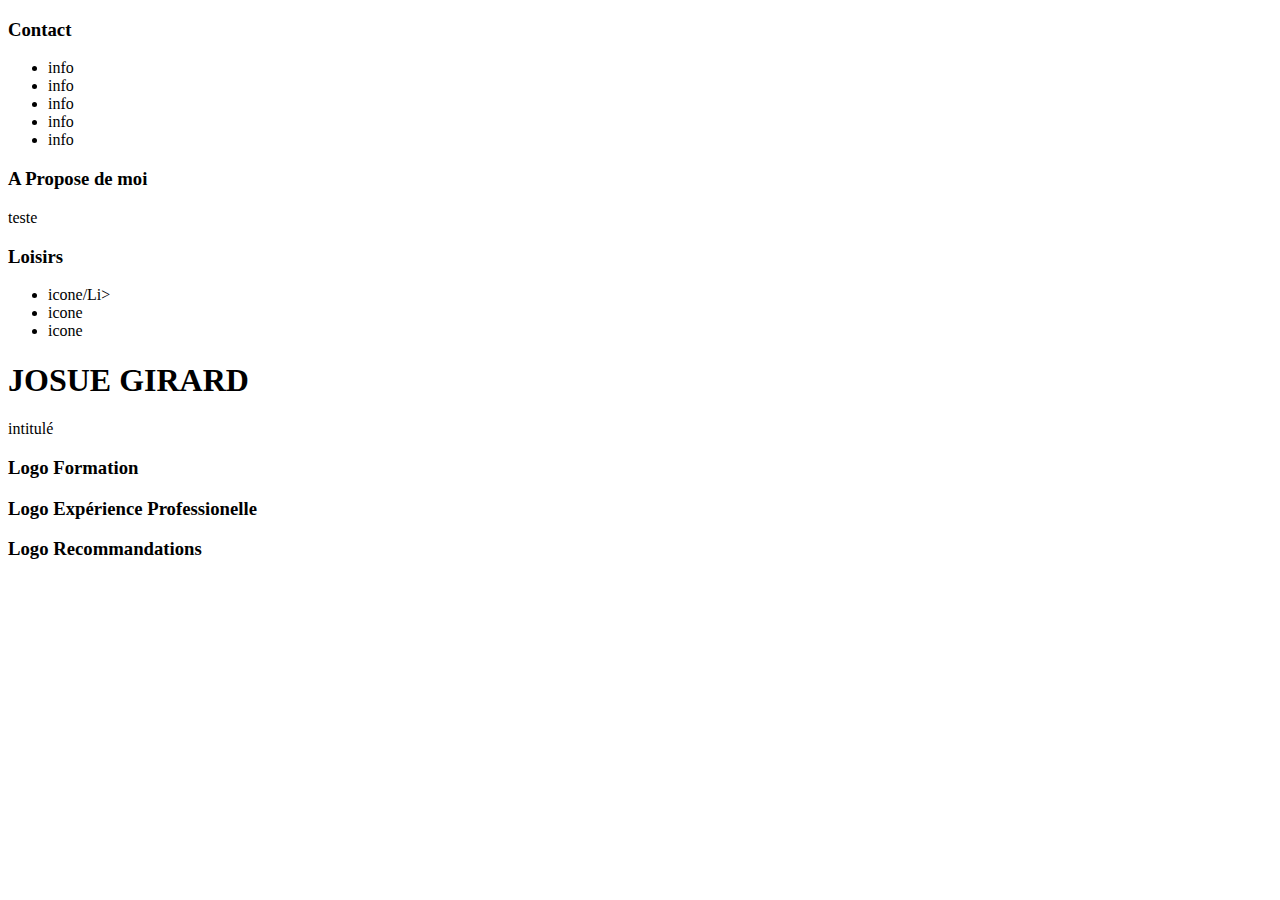
==== index.html @ 652b66b9 "création fichier index et structure de la page" ====
<!DOCTYPE html>
    <html lang="fr">
        <head>
            <meta charset="utf-8"/>

            <!--ResponsiveDesign Device-->
            <meta name="viewport" content="wdth=device-wigth , initial-scale=1.0">
            <link rel="stylesheet" type="text/css" href="style.css">
            <link rel="stylesheet" type="text/css" href="smdevice.css">
            <link rel="stylesheet" type="text/css" href="mddevice.css">
            <link rel="icon" type="image/png" href="images/logo.png" />
            
            <title>Mon CV en Ligne</title>
	    </head>

        <body>
            <!--BlocContentStart-->
            <div class="bloc-page">
               
               
                <!--MenuNavStart-->
                <nav>
                    <div class="photo"></div>

                    <h3>Contact</h3>
                        <ul>
                            <li>info</li>
                            <li>info</li>
                            <li>info</li>
                            <li>info</li>
                            <li>info</li>
                        </ul>
                    <h3>A Propose de moi</h3>
                        <p>teste</p>
                    
                    <h3>Loisirs</h3>
                        <ul>
                            <Li>icone/Li>
                            <li>icone</li>
                            <li>icone</li>
                        </ul>
                </nav>
                <!--MenuNavEnd-->

               
                <!--BlocConteneurStart-->
                <div class="bloc-content">
                    <header>
                        <h1>JOSUE GIRARD</h1>
                        <p>intitulé</p>
                    </header>
                </div>
                <!--BlocConteneurEnd-->

              
                <!--BlocSectionStart-->
                <div class="bloc-section">
                    <section>
                        <h3>Logo Formation</h3>
                        <article>

                        </article>
                    </section>
                    <section>
                        <h3>Logo Expérience Professionelle</h3>
                        <article>
                            
                        </article>
                    </section>
                    <section>
                        <h3>Logo Recommandations</h3>
                        <article>
                            
                        </article>
                    </section>
                </div>
                <!--BlocSectionEnd-->

            </div>
            <!--BlocContentEnd-->



        </body>
    </html>
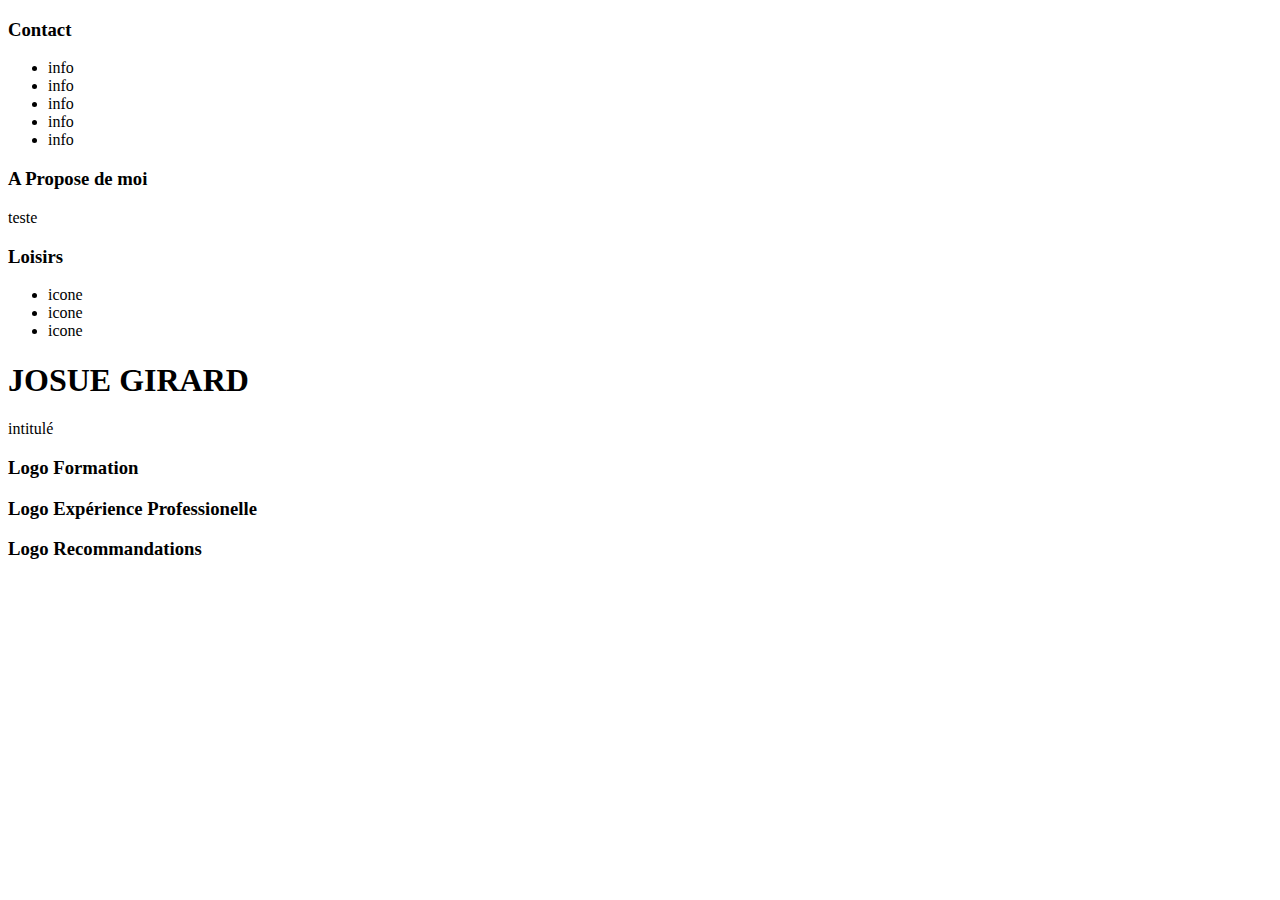
==== commit 4f939f0c: "ajout dossier/fichier images icone logo" ====
--- a/index.html
+++ b/index.html
@@ -35,7 +35,7 @@
                     
                     <h3>Loisirs</h3>
                         <ul>
-                            <Li>icone/Li>
+                            <Li>icone</Li>
                             <li>icone</li>
                             <li>icone</li>
                         </ul>
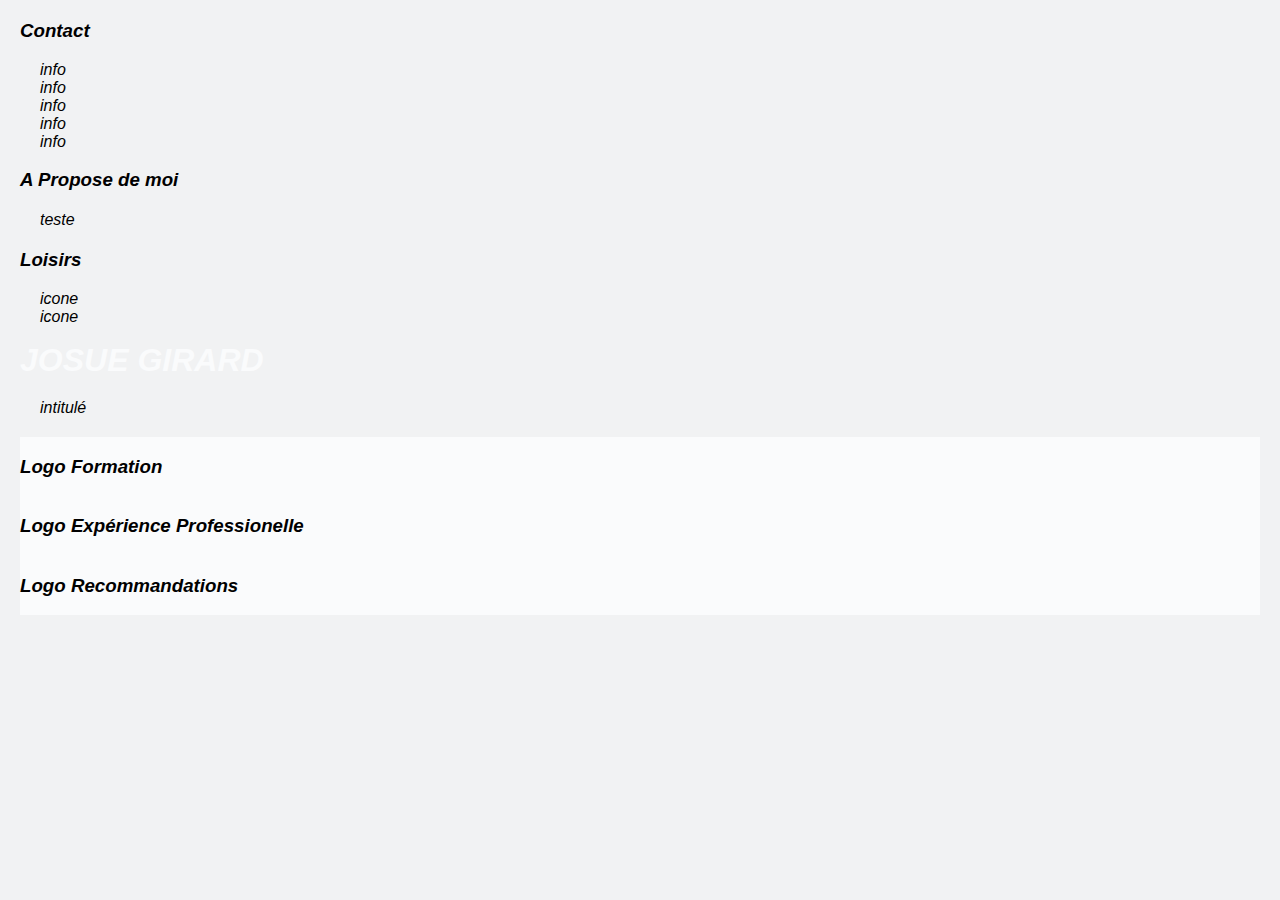
==== commit e44640db: "ajout fichier css" ====
--- a/index.html
+++ b/index.html
@@ -5,9 +5,9 @@
 
             <!--ResponsiveDesign Device-->
             <meta name="viewport" content="wdth=device-wigth , initial-scale=1.0">
-            <link rel="stylesheet" type="text/css" href="style.css">
-            <link rel="stylesheet" type="text/css" href="smdevice.css">
-            <link rel="stylesheet" type="text/css" href="mddevice.css">
+            <link rel="stylesheet" type="text/css" href="css/style.css">
+            <link rel="stylesheet" type="text/css" href="css/smdevice.css">
+            <link rel="stylesheet" type="text/css" href="css/mddevice.css">
             <link rel="icon" type="image/png" href="images/logo.png" />
             
             <title>Mon CV en Ligne</title>
@@ -37,7 +37,7 @@
                         <ul>
                             <Li>icone</Li>
                             <li>icone</li>
-                            <li>icone</li>
+                            <li><i class="fas fa-table-tennis"></i></li>
                         </ul>
                 </nav>
                 <!--MenuNavEnd-->
--- a/css/style.css
+++ b/css/style.css
@@ -0,0 +1,152 @@
+@media only screen and (min-width: 1200px) {
+
+body {
+	background: #F1F2F3;
+	font-family: arial;
+	font-size: 1em;
+	font-style: oblique;
+	margin: 20px;
+}
+
+
+/******************************************
+CSS Box Organisation
+*******************************************/
+#bloc-page {
+	display: flex;
+	flex-direction: column;
+	width: auto;
+	min-width: 1200px;
+	height: auto;
+	margin: auto;
+	border: 1px solid #E1E2E3;
+	color: teal;
+}
+
+/*EnTete de la page*/
+.bloc-fixe {
+	display: flex;
+	flex-direction: column;
+	width: auto;
+	height: auto;
+	min-height: 150px;
+	background: #FAFBFC;
+	color: #F8971D;
+}
+
+/*conteneur de la page*/
+.bloc-fixe-2 {
+	display: flex;
+	width: auto;
+	height: auto;
+}
+.bloc-section {
+	display: flex;
+	flex-direction: column;
+	width: 100%;
+	height: auto;
+	margin: 0;
+}
+.reseaux {
+	background-color: rgb(72, 182, 167);
+	width: auto;
+	color: #FAFBFC;
+}
+
+.banderole {
+	background: #F8971D;
+	min-height: 100px;
+	text-align: center;
+}
+
+/*section de la page*/
+.banderole , .section {
+	display: flex;
+	flex-direction: column;
+	width: auto;
+}
+
+article {
+	width: auto;
+	height: auto;
+}
+
+section , aside {
+	width: auto;
+	height: auto;
+	background-color: #FAFBFC;
+}
+
+
+/*****************************************
+CSS Header
+******************************************/
+.logo {
+	display: flex;
+	justify-content: center;
+	align-items: center;
+	margin: auto;
+}
+
+.logo img {
+	width: 125px;
+	height: 125px;
+	margin: 20px;
+}
+
+
+/*****************************************
+CSS Nav Banderole Section
+******************************************/
+img {
+	width: 100px;
+	height: 100px;
+	border-radius: 50%;
+	margin: 20px;
+}
+
+h1 {
+	width: auto;
+	height: auto;
+	margin: auto;
+	color: #FAFBFC;
+}
+
+h2 {
+	width: auto;
+	height: auto;
+	margin: 0;
+	padding:0 20px 0 20px;
+	color: #FAFBFC;
+	background-color: rgb(72, 182, 167);
+}
+h2 img {
+	width: auto;
+	height: auto;
+	margin: 10px;
+}
+h5{
+	margin: 20px;
+}
+
+p {
+	text-align: justify;
+	margin: 20px;
+}
+
+ul {
+	width: auto;
+	height: auto;
+	padding: 0;
+}
+
+ul li {
+	margin: 0 20px 0 20px;
+	list-style: none;
+}
+
+li p {
+	margin: 0;
+}
+
+}--- a/css/smdevice.css
+++ b/css/smdevice.css
@@ -0,0 +1,189 @@
+/****************************************
+ SMALL DEVICE MIN-WIDTH 600PX
+ ***********************************/
+
+ @media only screen and (max-width: 576px) {
+    body {
+        background: #F1F2F3;
+        font-family: arial;
+        font-size: 1em;
+        font-style: oblique;
+        margin: 20px;
+    }
+    
+    
+    /******************************************
+    CSS Box Organisation
+    *******************************************/
+    #bloc-page {
+        display: flex;
+        flex-direction: column;
+        width: auto;
+        max-width: 576px;
+        height: auto;
+        margin: auto;
+        border: 1px solid #E1E2E3;
+        color: teal;
+    }
+    
+    /*EnTete de la page*/
+    .bloc-fixe {
+        display: flex;
+        flex-direction: column;
+        width: auto;
+        height: auto;
+        min-height: 150px;
+        background: #FAFBFC;
+        color: #F8971D;
+    }
+    
+    /*conteneur de la page*/
+    /*.bloc-fixe-2 {
+        display: flex;
+        width: auto;
+        height: auto;
+    }*/
+   /* .bloc-section {
+        display: flex;
+        flex-direction: column;
+        width: 100%;
+        height: auto;
+        margin: 0;
+    }*/
+    .reseaux {
+        background-color: rgb(72, 182, 167);
+        width: auto;
+        color: #FAFBFC;
+    }
+    .reseaux p {
+        margin: 0;
+        text-align: center;
+    }
+    .lien1 {
+        height: auto;
+        width: auto;
+        display: flex;
+        flex-direction: row;
+        justify-content: space-around;
+        margin: 0;
+    }
+    .lien1 li img{
+        margin: 0;
+    }
+    .lien1 li{
+        display: flex;
+        flex-direction: column;
+        margin: 20px;
+    }
+    .lien2 {
+        height: 100px;
+        width: auto;
+        margin: 0;
+        display: flex;
+        flex-direction: row;
+        justify-content: space-around;
+    }
+    .lien2 img {
+        margin: 0;
+    }
+    
+    .banderole {
+        background: #F8971D;
+        min-height: 100px;
+        text-align: center;
+    }
+    
+    /*section de la page*/
+    .banderole , .section {
+        display: flex;
+        flex-direction: column;
+        width: auto;
+    }
+    
+    article {
+        width: auto;
+        height: auto;
+    }
+    
+    section , aside {
+        width: auto;
+        height: auto;
+        background-color: #FAFBFC;
+    }
+    
+    
+    /*****************************************
+    CSS Header
+    ******************************************/
+    .logo {
+        
+    }
+    
+    .logo img {
+        width: 125px;
+        height: 125px;
+        display: flex;
+        margin-left: auto;
+        margin-right: auto;
+    }
+    
+    
+    /*****************************************
+    CSS Nav Banderole Section
+    ******************************************/
+    img {
+        width: 100px;
+        height: 100px;
+        border-radius: 50%;
+        margin: 20px;
+    }
+    
+    h1 {
+        width: auto;
+        height: auto;
+        margin: auto;
+        color: #FAFBFC;
+    }
+    
+    h2 {
+        width: auto;
+        height: auto;
+        margin: 0;
+        padding: 20px;
+        color: #FAFBFC;
+        background-color: rgb(72, 182, 167);
+    }
+    
+    h2 img {
+        width: auto;
+        height: auto;
+        margin: 10px;
+    }
+
+    h5{
+        margin: 20px;
+    }
+    
+    p {
+        text-align: justify;
+        margin: 20px;
+    }
+    
+    ul {
+        width: auto;
+        height: auto;
+        padding: 0;
+    }
+    
+    ul li {
+        margin: 0 20px 0 20px;
+        list-style: none;
+    }
+    
+    li p {
+        margin: 0;
+    }
+    
+    
+    
+ }--- a/css/mddevice.css
+++ b/css/mddevice.css
@@ -0,0 +1,159 @@
+/****************************************
+MEDIUM DEVICE MIN-WIDTH 768PX
+***********************************/
+
+@media only screen and (min-width: 577px) {
+
+    body {
+        background: #F1F2F3;
+        font-family: arial;
+        font-size: 1em;
+        font-style: oblique;
+        margin: 20px;
+    }
+    
+    
+    /******************************************
+    CSS Box Organisation
+    *******************************************/
+    #bloc-page {
+        display: flex;
+        flex-direction: column;
+        width: auto;
+        max-width: 991px;
+        height: auto;
+        margin: auto;
+        border: 1px solid #E1E2E3;
+        color: teal;
+    }
+    
+    /*EnTete de la page*/
+    .bloc-fixe {
+        display: flex;
+        flex-direction: column;
+        width: auto;
+        height: auto;
+        min-height: 150px;
+        background: #FAFBFC;
+        color: #F8971D;
+    }
+    
+    /*conteneur de la page*/
+    .bloc-fixe-2 {
+        display: flex;
+        width: auto;
+        height: auto;
+    }
+    .bloc-section {
+        display: flex;
+        flex-direction: column;
+        width: 100%;
+        height: auto;
+        margin: 0;
+    }
+    .reseaux {
+        background-color: rgb(72, 182, 167);
+        width: auto;
+        color: #FAFBFC;
+    }
+    
+    .banderole {
+        background: #F8971D;
+        min-height: 100px;
+        text-align: center;
+    }
+    
+    /*section de la page*/
+    .banderole , .section {
+        display: flex;
+        flex-direction: column;
+        width: auto;
+    }
+    
+    article {
+        width: auto;
+        height: auto;
+    }
+    
+    section , aside {
+        width: auto;
+        height: auto;
+        background-color: #FAFBFC;
+    }
+    
+    
+    /*****************************************
+    CSS Header
+    ******************************************/
+    .logo {
+        display: flex;
+        justify-content: center;
+        align-items: center;
+        margin: auto;
+    }
+    
+    .logo img {
+        width: 125px;
+        height: 125px;
+        margin: 20px;
+    }
+    
+    
+    /*****************************************
+    CSS Nav Banderole Section
+    ******************************************/
+    img {
+        width: 100px;
+        height: 100px;
+        border-radius: 50%;
+        margin: 20px;
+    }
+    
+    h1 {
+        width: auto;
+        height: auto;
+        margin: auto;
+        color: #FAFBFC;
+    }
+    
+    h2 {
+        width: auto;
+        height: auto;
+        margin: 0;
+        padding:0 20px 0 20px;
+        color: #FAFBFC;
+        background-color: rgb(72, 182, 167);
+    }
+    h2 img {
+        width: auto;
+        height: auto;
+        margin: 10px;
+    }
+    h5{
+        margin: 20px;
+    }
+    
+    p {
+        text-align: justify;
+        margin: 20px;
+    }
+    
+    ul {
+        width: auto;
+        height: auto;
+        padding: 0;
+    }
+    
+    ul li {
+        margin: 0 20px 0 20px;
+        list-style: none;
+    }
+    
+    li p {
+        margin: 0;
+    }
+    
+    
+    
+
+}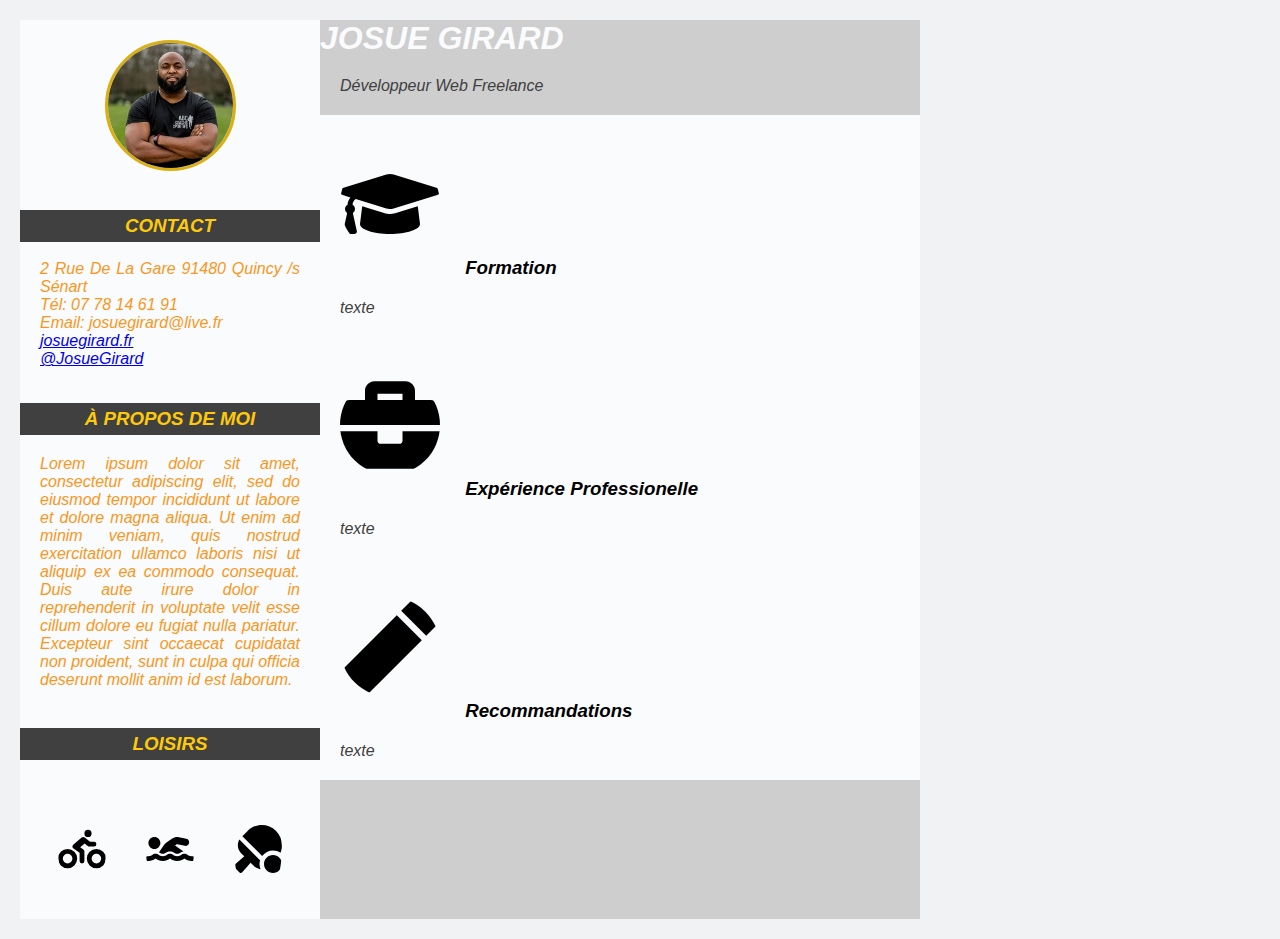
==== commit 1fa55661: "ajout css et modif index" ====
--- a/index.html
+++ b/index.html
@@ -19,27 +19,38 @@
                
                
                 <!--MenuNavStart-->
+                <div class="bloc-fixe">
                 <nav>
-                    <div class="photo"></div>
+                    <div class="photo"><a href="images/moi.jpg"><img src="images/moi_mini.jpg" alt="photo de moi" title="photo josué" /></a></div>
 
-                    <h3>Contact</h3>
+                    <div class="contact">
+                    <h3>CONTACT</h3>
                         <ul>
-                            <li>info</li>
-                            <li>info</li>
-                            <li>info</li>
-                            <li>info</li>
-                            <li>info</li>
+                            <li><p>2 Rue De La Gare 91480 Quincy /s Sénart</p>
+                                <p>Tél: 07 78 14 61 91</p>
+                                <p>Email: josuegirard@live.fr</p>
+                                <p><a href="https://www.josuegirard.fr/">josuegirard.fr</a></p>
+                                <p><a href="https://twitter.com/JosueGirard">@JosueGirard</a></p>
+                            </li>
                         </ul>
-                    <h3>A Propose de moi</h3>
-                        <p>teste</p>
-                    
-                    <h3>Loisirs</h3>
-                        <ul>
-                            <Li>icone</Li>
-                            <li>icone</li>
-                            <li><i class="fas fa-table-tennis"></i></li>
+                    </div>
+
+                    <div class="ap2m">
+                    <h3>À PROPOS DE MOI</h3>
+                        <p>Lorem ipsum dolor sit amet, consectetur adipiscing elit, sed do eiusmod tempor incididunt ut labore et dolore magna aliqua. Ut enim ad minim veniam, quis nostrud exercitation ullamco laboris nisi ut aliquip ex ea commodo consequat. Duis aute irure dolor in reprehenderit in voluptate velit esse cillum dolore eu fugiat nulla pariatur. Excepteur sint occaecat cupidatat non proident, sunt in culpa qui officia deserunt mollit anim id est laborum.</p>
+                    </div>
+                        <div class="loisir">
+                            <h3>LOISIRS</h3>
+
+                            <div class="img">
+                            <img src="images/biking-solid.svg" alt="vélo" title="loisir vélo" />
+                            <img src="images/swimmer-solid.svg" alt="natation" title="loisir natation" />
+                            <img src="images/table-tennis-solid.svg" alt="raquette" title="loisir raquette" />
+                            </div>
                         </ul>
+                        </div>
                 </nav>
+                </div>
                 <!--MenuNavEnd-->
 
                
@@ -47,35 +58,35 @@
                 <div class="bloc-content">
                     <header>
                         <h1>JOSUE GIRARD</h1>
-                        <p>intitulé</p>
+                        <p>Développeur Web Freelance</p>
                     </header>
-                </div>
+                
                 <!--BlocConteneurEnd-->
 
               
                 <!--BlocSectionStart-->
                 <div class="bloc-section">
                     <section>
-                        <h3>Logo Formation</h3>
+                        <h3><img src="images/graduation-cap-solid.svg" alt="formation" title="formation" /> Formation</h3>
                         <article>
-
+                            <p>texte</p>
                         </article>
                     </section>
                     <section>
-                        <h3>Logo Expérience Professionelle</h3>
+                        <h3><img src="images/briefcase-solid.svg" alt="expérience Professionelle" title="expérience Professionelle" /> Expérience Professionelle</h3>
                         <article>
-                            
+                            <p>texte</p>
                         </article>
                     </section>
                     <section>
-                        <h3>Logo Recommandations</h3>
+                        <h3><img src="images/pen-solid.svg" alt="recommandations" title="recommandations" /> Recommandations</h3>
                         <article>
-                            
+                            <p>texte</p>
                         </article>
                     </section>
                 </div>
                 <!--BlocSectionEnd-->
-
+                </div>
             </div>
             <!--BlocContentEnd-->
 
--- a/css/style.css
+++ b/css/style.css
@@ -1,152 +1,113 @@
+/****************************************
+CSS LARGE SCREEN
+****************************************/
+
+
 @media only screen and (min-width: 1200px) {
 
 body {
-	background: #F1F2F3;
-	font-family: arial;
-	font-size: 1em;
-	font-style: oblique;
-	margin: 20px;
+    background: #F1F2F3;
+    font-family: arial;
+    font-size: 1em;
+    margin: 20px;
+    color: #404040;
 }
 
 
-/******************************************
-CSS Box Organisation
-*******************************************/
-#bloc-page {
-	display: flex;
-	flex-direction: column;
-	width: auto;
-	min-width: 1200px;
+/****************************************
+CSS COLOR TEXT
+****************************************/
+
+
+.bloc-fixe {
+    background: #FECA07;
+}
+
+.bloc-fixe h3 {
+    background: #404040;
+    color: #FECA07;
+    text-align: center;
+    padding: 5px;
+}
+
+.bloc-content {
+    background: #cecece;
+}
+
+.bloc-section {
+    background: red;
+}
+
+h3 {
+    color: black;
+}
+
+p {
+    margin: 20px;
+    text-align: justify;
+}
+ul {
+    list-style: none;
+    padding: 0;
+}
+
+.photo {
+    width: auto;
+}
+.photo img {
+	width: 125px;
+	height: 125px;
+    border-radius: 50%;
+    border: 3px solid #DAAF12;
+    margin-left: auto;
+    margin-right: auto;
+    margin-top: 20px;
+    display: flex;
+}
+
+.img {
+    display: flex;
+    justify-content: center;
+}
+.img img {
+    width: 3em;
+    margin: 20px;
+}
+
+img {
+    width: 1em;
+}
+/****************************************
+CSS STRUCTURE PAGE
+****************************************/
+
+
+.bloc-page {
+    display: flex;
+    width: auto;
 	height: auto;
 	margin: auto;
-	border: 1px solid #E1E2E3;
-	color: teal;
 }
 
-/*EnTete de la page*/
-.bloc-fixe {
-	display: flex;
-	flex-direction: column;
-	width: auto;
-	height: auto;
-	min-height: 150px;
-	background: #FAFBFC;
-	color: #F8971D;
+.bloc-fixe , nav {
+    display: flex;
+    flex-direction: column;
+    width: 300px;
+}
+.bloc-content {
+    display: flex;
+    flex-direction: column;
+    width: 600px;
 }
 
-/*conteneur de la page*/
-.bloc-fixe-2 {
-	display: flex;
-	width: auto;
-	height: auto;
-}
 .bloc-section {
-	display: flex;
-	flex-direction: column;
-	width: 100%;
-	height: auto;
-	margin: 0;
-}
-.reseaux {
-	background-color: rgb(72, 182, 167);
-	width: auto;
-	color: #FAFBFC;
-}
-
-.banderole {
-	background: #F8971D;
-	min-height: 100px;
-	text-align: center;
-}
-
-/*section de la page*/
-.banderole , .section {
-	display: flex;
-	flex-direction: column;
-	width: auto;
-}
-
-article {
-	width: auto;
-	height: auto;
-}
-
-section , aside {
-	width: auto;
-	height: auto;
-	background-color: #FAFBFC;
+    display: flex;
+    flex-direction: column;
+    width: 600px;
 }
 
 
-/*****************************************
-CSS Header
-******************************************/
-.logo {
-	display: flex;
-	justify-content: center;
-	align-items: center;
-	margin: auto;
-}
+/****************************************
+CSS STRUCTURE PAGE
+****************************************/
 
-.logo img {
-	width: 125px;
-	height: 125px;
-	margin: 20px;
-}
-
-
-/*****************************************
-CSS Nav Banderole Section
-******************************************/
-img {
-	width: 100px;
-	height: 100px;
-	border-radius: 50%;
-	margin: 20px;
-}
-
-h1 {
-	width: auto;
-	height: auto;
-	margin: auto;
-	color: #FAFBFC;
-}
-
-h2 {
-	width: auto;
-	height: auto;
-	margin: 0;
-	padding:0 20px 0 20px;
-	color: #FAFBFC;
-	background-color: rgb(72, 182, 167);
-}
-h2 img {
-	width: auto;
-	height: auto;
-	margin: 10px;
-}
-h5{
-	margin: 20px;
-}
-
-p {
-	text-align: justify;
-	margin: 20px;
-}
-
-ul {
-	width: auto;
-	height: auto;
-	padding: 0;
-}
-
-ul li {
-	margin: 0 20px 0 20px;
-	list-style: none;
-}
-
-li p {
-	margin: 0;
-}
-
-}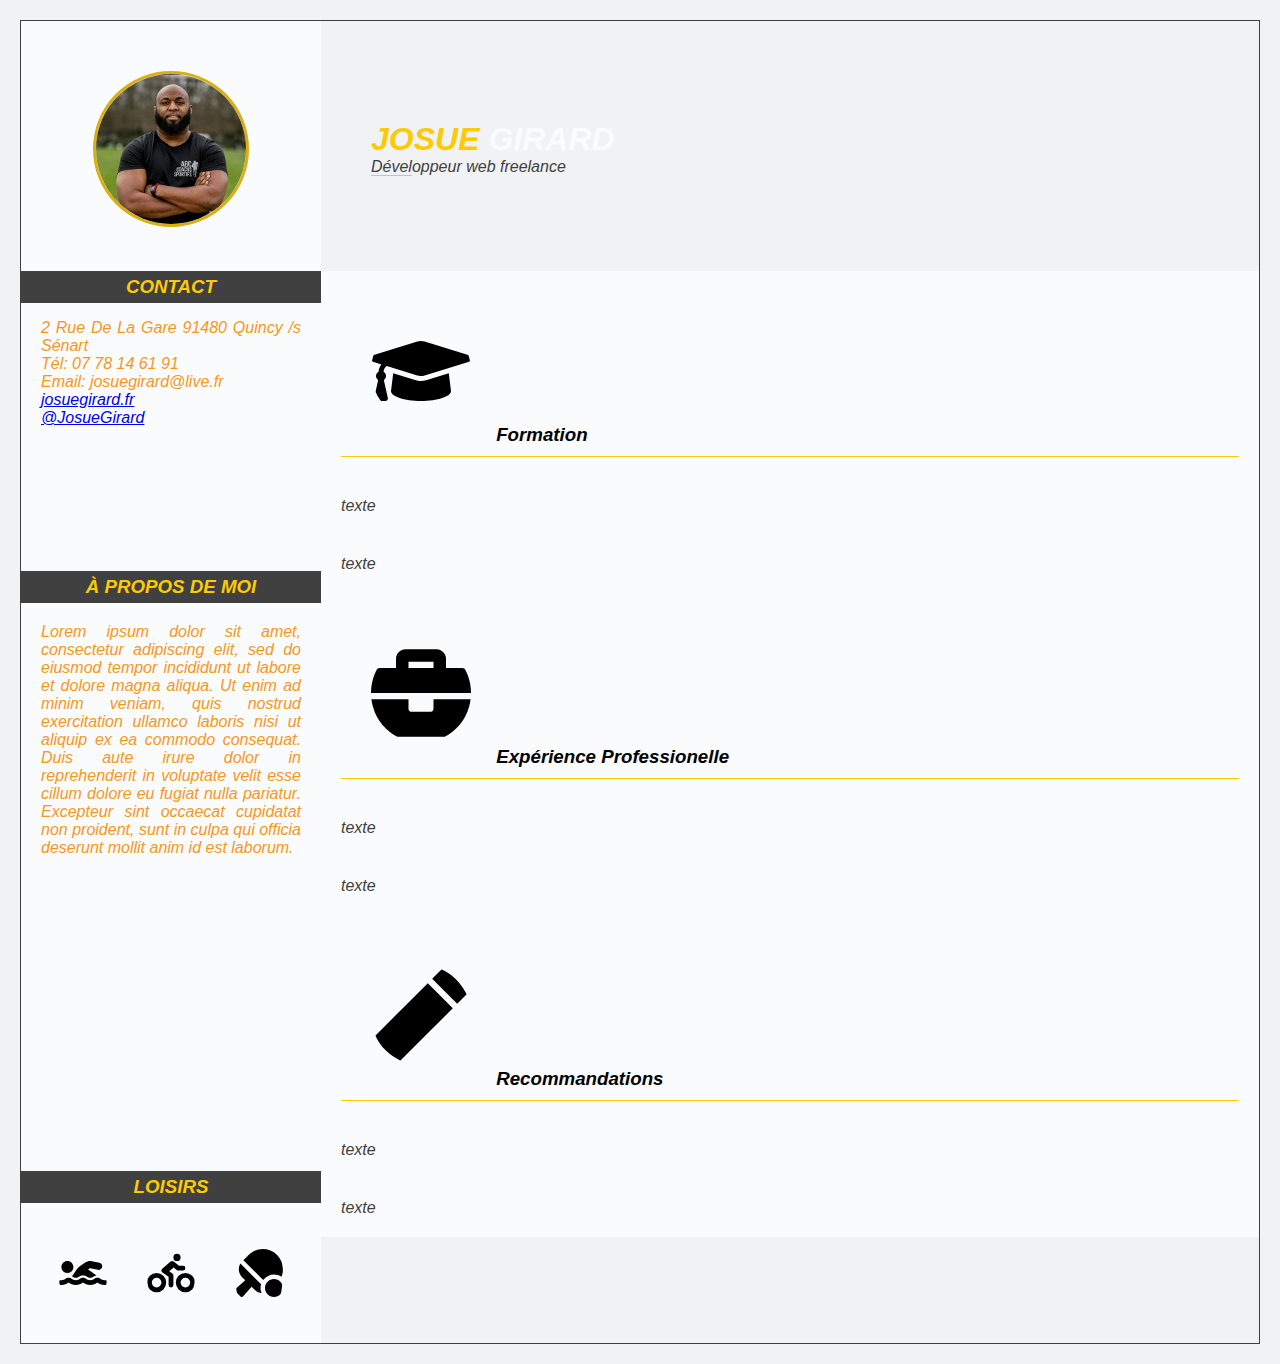
==== commit 61b87544: "ajout contenu et fin du css xldevice" ====
--- a/index.html
+++ b/index.html
@@ -43,11 +43,10 @@
                             <h3>LOISIRS</h3>
 
                             <div class="img">
+                            <img src="images/swimmer-solid.svg" alt="natation" title="loisir natation" />
                             <img src="images/biking-solid.svg" alt="vélo" title="loisir vélo" />
-                            <img src="images/swimmer-solid.svg" alt="natation" title="loisir natation" />
                             <img src="images/table-tennis-solid.svg" alt="raquette" title="loisir raquette" />
                             </div>
-                        </ul>
                         </div>
                 </nav>
                 </div>
@@ -57,8 +56,10 @@
                 <!--BlocConteneurStart-->
                 <div class="bloc-content">
                     <header>
-                        <h1>JOSUE GIRARD</h1>
-                        <p>Développeur Web Freelance</p>
+                        <div class="title">
+                        <h1><span>JOSUE</span> GIRARD</h1>
+                        <p><span>Dével</span>oppeur web freelance</p>
+                        </div>
                     </header>
                 
                 <!--BlocConteneurEnd-->
@@ -68,21 +69,24 @@
                 <div class="bloc-section">
                     <section>
                         <h3><img src="images/graduation-cap-solid.svg" alt="formation" title="formation" /> Formation</h3>
-                        <article>
+                        <div class="section">
                             <p>texte</p>
-                        </article>
+                            <p>texte</p>
+                        </div>
                     </section>
                     <section>
                         <h3><img src="images/briefcase-solid.svg" alt="expérience Professionelle" title="expérience Professionelle" /> Expérience Professionelle</h3>
-                        <article>
+                        <div class="section">
                             <p>texte</p>
-                        </article>
+                            <p>texte</p>
+                        </div>
                     </section>
                     <section>
                         <h3><img src="images/pen-solid.svg" alt="recommandations" title="recommandations" /> Recommandations</h3>
-                        <article>
+                        <div class="section">
                             <p>texte</p>
-                        </article>
+                            <p>texte</p>
+                        </div>
                     </section>
                 </div>
                 <!--BlocSectionEnd-->
--- a/css/style.css
+++ b/css/style.css
@@ -9,6 +9,7 @@
     background: #F1F2F3;
     font-family: arial;
     font-size: 1em;
+    width: auto;
     margin: 20px;
     color: #404040;
 }
@@ -28,40 +29,44 @@
     color: #FECA07;
     text-align: center;
     padding: 5px;
+    margin: 0;
 }
 
-.bloc-content {
-    background: #cecece;
+h1 {
+    width: auto;
+    margin: 20px;
+    color: black;
 }
-
-.bloc-section {
-    background: red;
+h1 span {
+    color: #FECA07;
 }
-
-h3 {
+.bloc-content h3 {
     color: black;
+    margin: 20px;
+    padding: 10px;
+    border-bottom: 1px solid #FECA07;
 }
 
 p {
     margin: 20px;
     text-align: justify;
 }
+p span{
+    border-bottom: 1px solid #FECA07;
+}
 ul {
     list-style: none;
     padding: 0;
 }
 
-.photo {
-    width: auto;
-}
 .photo img {
-	width: 125px;
-	height: 125px;
+	width: 150px;
+	height: 150px;
     border-radius: 50%;
     border: 3px solid #DAAF12;
     margin-left: auto;
     margin-right: auto;
-    margin-top: 20px;
+    margin-top: 50px;
     display: flex;
 }
 
@@ -77,6 +82,15 @@
 img {
     width: 1em;
 }
+
+.title {
+    display: flex;
+    flex-direction: column;
+    margin: 100px 50px;
+}
+.title h1 , .title p {
+    margin: 0;
+}
 /****************************************
 CSS STRUCTURE PAGE
 ****************************************/
@@ -85,8 +99,10 @@
 .bloc-page {
     display: flex;
     width: auto;
+	min-width: 1200px;
 	height: auto;
-	margin: auto;
+    margin: auto;
+    border: 1px solid #404040;
 }
 
 .bloc-fixe , nav {
@@ -94,18 +110,44 @@
     flex-direction: column;
     width: 300px;
 }
+
+.photo {
+    width: auto;
+    height: 250px;
+}
+
+.contact {
+    width: auto;
+    height: 300px;
+}
+
+.ap2m{
+    width: auto;
+    min-height: 600px;
+}
+
+.loisir {
+    width: auto;
+}
 .bloc-content {
     display: flex;
     flex-direction: column;
-    width: 600px;
+    width: 100%;
 }
 
 .bloc-section {
     display: flex;
     flex-direction: column;
-    width: 600px;
+    width: 100%;
 }
 
+header {
+    width: 100%;
+    height: 250px;
+}
+section {
+    width: 100%;
+}
 
 /****************************************
 CSS STRUCTURE PAGE
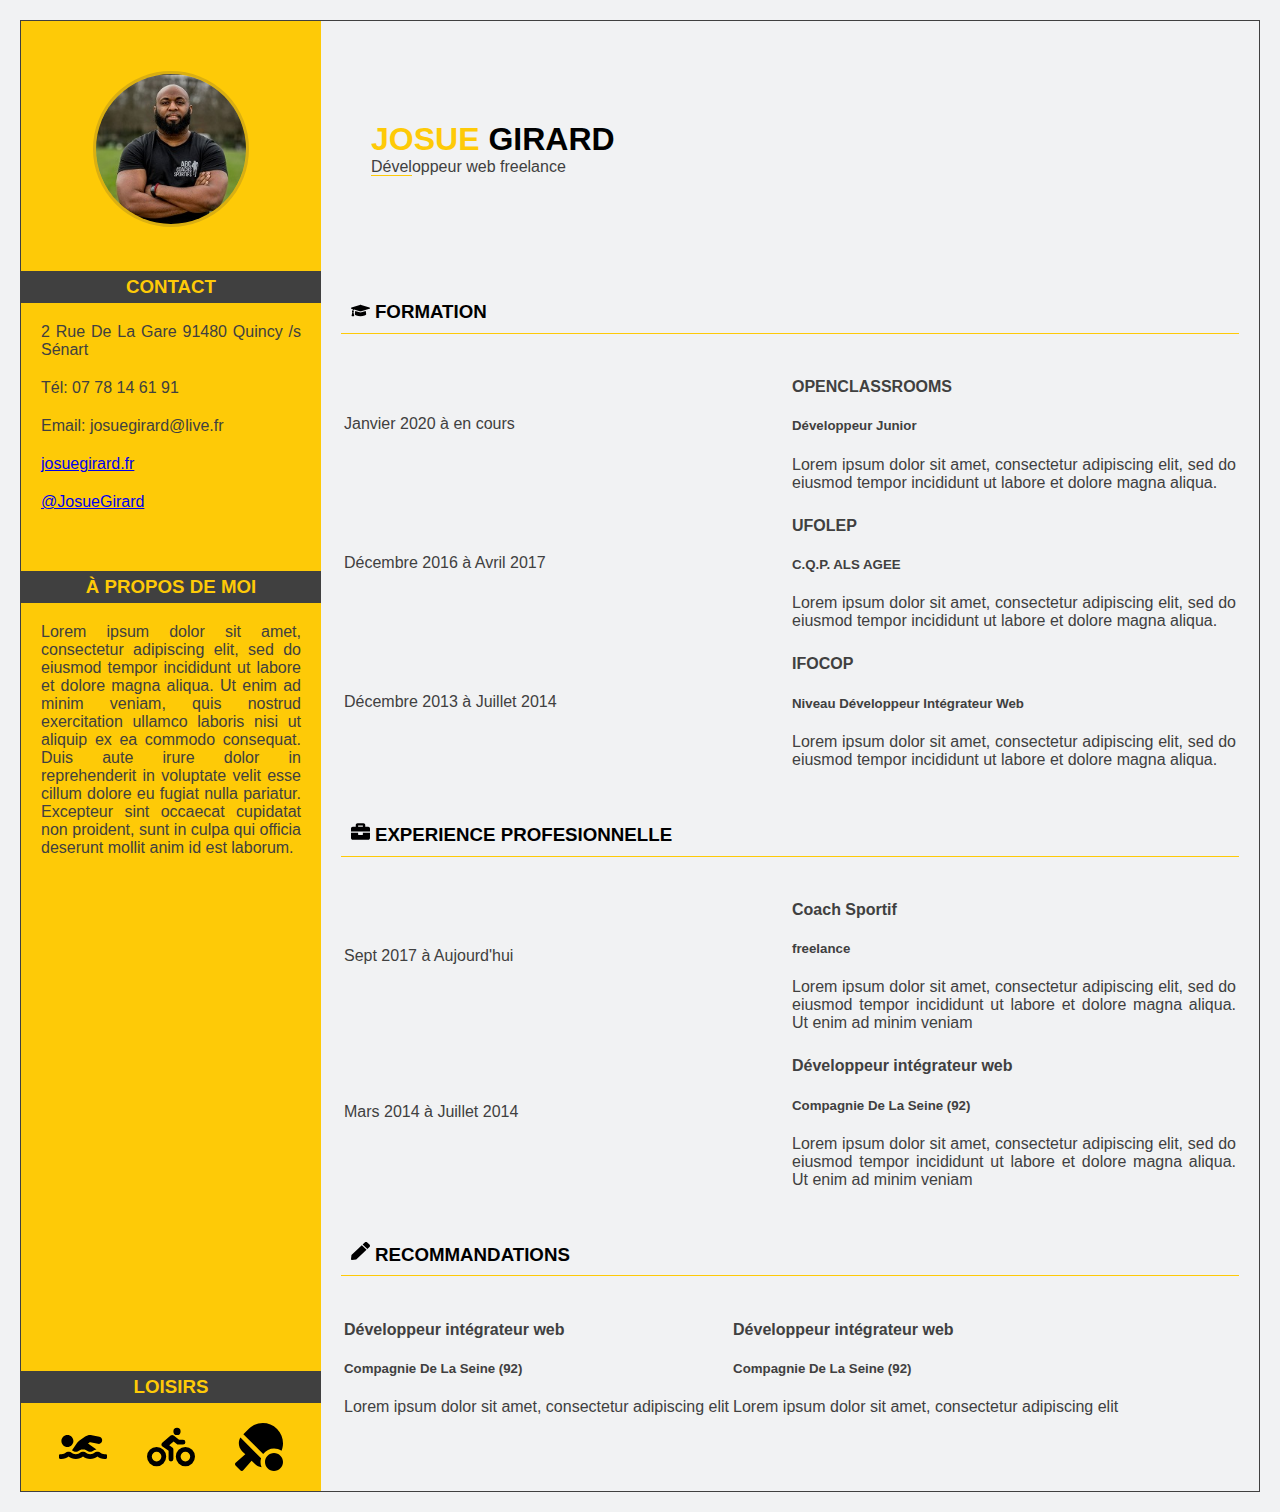
==== commit 71b6862b: "creation responsiveDesign et intégration contenu" ====
--- a/index.html
+++ b/index.html
@@ -68,24 +68,60 @@
                 <!--BlocSectionStart-->
                 <div class="bloc-section">
                     <section>
-                        <h3><img src="images/graduation-cap-solid.svg" alt="formation" title="formation" /> Formation</h3>
+                        <h3><img src="images/graduation-cap-solid.svg" alt="formation" title="formation" /> FORMATION</h3>
                         <div class="section">
-                            <p>texte</p>
-                            <p>texte</p>
+                            <table>
+                                <tr>
+                                    <td>Janvier 2020 à en cours</td>
+                                    <td><h4>OPENCLASSROOMS</h4>
+                                    <h5>Développeur Junior</h5>Lorem ipsum dolor sit amet, consectetur adipiscing elit, sed do eiusmod tempor incididunt ut labore et dolore magna aliqua.</td>
+                                </tr>
+                                <tr>
+                                    <td>Décembre 2016 à Avril 2017</td>
+                                    <td><h4>UFOLEP</h4>
+                                    <h5>C.Q.P. ALS AGEE</h5>Lorem ipsum dolor sit amet, consectetur adipiscing elit, sed do eiusmod tempor incididunt ut labore et dolore magna aliqua.</td>
+                                </tr>
+                                <tr>
+                                    <td>Décembre 2013 à Juillet 2014</td>
+                                    <td><h4>IFOCOP</h4>
+                                    <h5>Niveau Développeur Intégrateur Web</h5>Lorem ipsum dolor sit amet, consectetur adipiscing elit, sed do eiusmod tempor incididunt ut labore et dolore magna aliqua.</td>
+                                </tr>
+                             </table>
                         </div>
                     </section>
                     <section>
-                        <h3><img src="images/briefcase-solid.svg" alt="expérience Professionelle" title="expérience Professionelle" /> Expérience Professionelle</h3>
+                        <h3><img src="images/briefcase-solid.svg" alt="expérience Professionelle" title="expérience Professionelle" /> EXPERIENCE PROFESIONNELLE</h3>
                         <div class="section">
-                            <p>texte</p>
-                            <p>texte</p>
+                            <table>
+                                <tr>
+                                    <td>Sept 2017 à Aujourd'hui</td>
+                                    <td><h4>Coach Sportif</h4>
+                                        <h5>freelance</h5>
+                                        Lorem ipsum dolor sit amet, consectetur adipiscing elit, sed do eiusmod tempor incididunt ut labore et dolore magna aliqua. Ut enim ad minim veniam</td>
+                                </tr>
+                                <tr>
+                                    <td>Mars 2014 à Juillet 2014</td>
+                                    <td><h4>Développeur intégrateur web</h4>
+                                        <h5>Compagnie De La Seine (92)</h5>
+                                        Lorem ipsum dolor sit amet, consectetur adipiscing elit, sed do eiusmod tempor incididunt ut labore et dolore magna aliqua. Ut enim ad minim veniam </td>
+                                </tr>
+                             </table>
                         </div>
                     </section>
                     <section>
-                        <h3><img src="images/pen-solid.svg" alt="recommandations" title="recommandations" /> Recommandations</h3>
-                        <div class="section">
-                            <p>texte</p>
-                            <p>texte</p>
+                        <h3><img src="images/pen-solid.svg" alt="recommandations" title="recommandations" /> RECOMMANDATIONS</h3>
+                        <div class="section R">
+                            <table>
+                                <tr>
+                                    <td><h4>Développeur intégrateur web</h4>
+                                        <h5>Compagnie De La Seine (92)</h5>
+                                        Lorem ipsum dolor sit amet, consectetur adipiscing elit</td>
+                                
+                                    <td><h4>Développeur intégrateur web</h4>
+                                        <h5>Compagnie De La Seine (92)</h5>
+                                        Lorem ipsum dolor sit amet, consectetur adipiscing elit</td>
+                                </tr>
+                             </table>
                         </div>
                     </section>
                 </div>
--- a/css/style.css
+++ b/css/style.css
@@ -3,13 +3,12 @@
 ****************************************/
 
 
-@media only screen and (min-width: 1200px) {
+@media only screen and (min-width: 992px) {
 
 body {
     background: #F1F2F3;
-    font-family: arial;
+    font-family: Arial, Verdana, sans-serif, Impact;
     font-size: 1em;
-    width: auto;
     margin: 20px;
     color: #404040;
 }
@@ -37,9 +36,16 @@
     margin: 20px;
     color: black;
 }
+
 h1 span {
     color: #FECA07;
 }
+
+h4 , h5 {
+    width: auto;
+    height: auto;
+}
+
 .bloc-content h3 {
     color: black;
     margin: 20px;
@@ -47,13 +53,18 @@
     border-bottom: 1px solid #FECA07;
 }
 
-p {
+p , table {
     margin: 20px;
     text-align: justify;
 }
 p span{
     border-bottom: 1px solid #FECA07;
 }
+
+.section table tr td {
+    width: 50%;
+}
+
 ul {
     list-style: none;
     padding: 0;
@@ -91,6 +102,9 @@
 .title h1 , .title p {
     margin: 0;
 }
+
+
+
 /****************************************
 CSS STRUCTURE PAGE
 ****************************************/
@@ -99,7 +113,8 @@
 .bloc-page {
     display: flex;
     width: auto;
-	min-width: 1200px;
+    min-width: 1200px;
+    max-width: 1500px;
 	height: auto;
     margin: auto;
     border: 1px solid #404040;
@@ -123,11 +138,13 @@
 
 .ap2m{
     width: auto;
-    min-height: 600px;
+    height:auto;
+    min-height: 800px;
 }
 
 .loisir {
     width: auto;
+    height: auto;
 }
 .bloc-content {
     display: flex;
@@ -149,6 +166,7 @@
     width: 100%;
 }
 
+
 /****************************************
 CSS STRUCTURE PAGE
 ****************************************/
--- a/css/smdevice.css
+++ b/css/smdevice.css
@@ -1,189 +1,165 @@
 /****************************************
- SMALL DEVICE MIN-WIDTH 600PX
- ***********************************/
+CSS LARGE SCREEN
+****************************************/
 
- @media only screen and (max-width: 576px) {
+
+@media only screen and (max-width: 576px) {
+
     body {
         background: #F1F2F3;
-        font-family: arial;
+        font-family: Arial, Verdana, sans-serif, Impact;
         font-size: 1em;
-        font-style: oblique;
         margin: 20px;
+        color: #404040;
     }
     
     
-    /******************************************
-    CSS Box Organisation
-    *******************************************/
-    #bloc-page {
-        display: flex;
-        flex-direction: column;
-        width: auto;
-        max-width: 576px;
-        height: auto;
-        margin: auto;
-        border: 1px solid #E1E2E3;
-        color: teal;
+    /****************************************
+    CSS COLOR TEXT
+    ****************************************/
+    
+    
+    .bloc-fixe {
+        background: #FECA07;
     }
     
-    /*EnTete de la page*/
-    .bloc-fixe {
-        display: flex;
-        flex-direction: column;
-        width: auto;
-        height: auto;
-        min-height: 150px;
-        background: #FAFBFC;
-        color: #F8971D;
-    }
-    
-    /*conteneur de la page*/
-    /*.bloc-fixe-2 {
-        display: flex;
-        width: auto;
-        height: auto;
-    }*/
-   /* .bloc-section {
-        display: flex;
-        flex-direction: column;
-        width: 100%;
-        height: auto;
+    .bloc-fixe h3 {
+        background: #404040;
+        color: #FECA07;
+        text-align: center;
+        padding: 5px;
         margin: 0;
-    }*/
-    .reseaux {
-        background-color: rgb(72, 182, 167);
-        width: auto;
-        color: #FAFBFC;
-    }
-    .reseaux p {
-        margin: 0;
-        text-align: center;
-    }
-    .lien1 {
-        height: auto;
-        width: auto;
-        display: flex;
-        flex-direction: row;
-        justify-content: space-around;
-        margin: 0;
-    }
-    .lien1 li img{
-        margin: 0;
-    }
-    .lien1 li{
-        display: flex;
-        flex-direction: column;
-        margin: 20px;
-    }
-    .lien2 {
-        height: 100px;
-        width: auto;
-        margin: 0;
-        display: flex;
-        flex-direction: row;
-        justify-content: space-around;
-    }
-    .lien2 img {
-        margin: 0;
-    }
-    
-    .banderole {
-        background: #F8971D;
-        min-height: 100px;
-        text-align: center;
-    }
-    
-    /*section de la page*/
-    .banderole , .section {
-        display: flex;
-        flex-direction: column;
-        width: auto;
-    }
-    
-    article {
-        width: auto;
-        height: auto;
-    }
-    
-    section , aside {
-        width: auto;
-        height: auto;
-        background-color: #FAFBFC;
-    }
-    
-    
-    /*****************************************
-    CSS Header
-    ******************************************/
-    .logo {
-        
-    }
-    
-    .logo img {
-        width: 125px;
-        height: 125px;
-        display: flex;
-        margin-left: auto;
-        margin-right: auto;
-    }
-    
-    
-    /*****************************************
-    CSS Nav Banderole Section
-    ******************************************/
-    img {
-        width: 100px;
-        height: 100px;
-        border-radius: 50%;
-        margin: 20px;
     }
     
     h1 {
         width: auto;
+        margin: 20px;
+        color: black;
+    }
+    h1 span {
+        color: #FECA07;
+    }
+
+    
+    h4 , h5 {
+        width: auto;
         height: auto;
-        margin: auto;
-        color: #FAFBFC;
+    }
+
+    .bloc-content h3 {
+        color: black;
+        margin: 20px;
+        padding: 10px;
+        border-bottom: 1px solid #FECA07;
     }
     
-    h2 {
-        width: auto;
-        height: auto;
-        margin: 0;
-        padding: 20px;
-        color: #FAFBFC;
-        background-color: rgb(72, 182, 167);
+    p , table {
+        margin: 20px;
+        text-align: justify;
+    }
+
+    p span{
+        border-bottom: 1px solid #FECA07;
+    }
+   
+    table tr td {
+        width: 50%;
+}
+    ul {
+        list-style: none;
+        padding: 0;
     }
     
-    h2 img {
-        width: auto;
-        height: auto;
-        margin: 10px;
+    .photo img {
+        width: 150px;
+        height: 150px;
+        border-radius: 50%;
+        border: 3px solid #DAAF12;
+        margin-left: auto;
+        margin-right: auto;
+        margin-top: 50px;
+        display: flex;
     }
-
-    h5{
+    
+    .img {
+        display: flex;
+        justify-content: center;
+    }
+    .img img {
+        width: 3em;
         margin: 20px;
     }
     
-    p {
-        text-align: justify;
-        margin: 20px;
+    img {
+        width: 1em;
     }
     
-    ul {
+    .title {
+        display: flex;
+        flex-direction: column;
+        margin: 100px 50px;
+    }
+    .title h1 , .title p {
+        margin: 0;
+    }
+
+    
+    /****************************************
+    CSS STRUCTURE PAGE
+    ****************************************/
+    
+    
+    .bloc-page {
         width: auto;
         height: auto;
-        padding: 0;
+        margin: auto;
+        border: 1px solid #404040;
     }
     
-    ul li {
-        margin: 0 20px 0 20px;
-        list-style: none;
+    .bloc-fixe , nav {
+        display: flex;
+        flex-direction: column;
     }
     
-    li p {
-        margin: 0;
+    .photo {
+        width: auto;
+        height: 250px;
     }
     
+    .contact {
+        width: auto;
+    }
     
+    .ap2m{
+        width: auto;
+        height:auto;
+    }
     
- }+    .loisir {
+        width: auto;
+        height: auto;
+    }
+    .bloc-content {
+        display: flex;
+        flex-direction: column;
+        width: 100%;
+    }
+    
+    .bloc-section {
+        display: flex;
+        flex-direction: column;
+        width: 100%;
+    }
+    
+    header {
+        width: 100%;
+    }
+    section {
+        width: 100%;
+    }
+    
+    /****************************************
+    CSS STRUCTURE PAGE
+    ****************************************/
+    
+    --- a/css/mddevice.css
+++ b/css/mddevice.css
@@ -1,159 +1,173 @@
 /****************************************
-MEDIUM DEVICE MIN-WIDTH 768PX
-***********************************/
+CSS LARGE SCREEN
+****************************************/
+
 
 @media only screen and (min-width: 577px) {
 
     body {
         background: #F1F2F3;
-        font-family: arial;
+        font-family: Arial, Verdana, sans-serif, Impact;
         font-size: 1em;
-        font-style: oblique;
+        margin: 20px;
+        color: #404040;
+    }
+    
+    
+    /****************************************
+    CSS COLOR TEXT
+    ****************************************/
+    
+    
+    .bloc-fixe {
+        background: #FECA07;
+    }
+    
+    .bloc-fixe h3 {
+        background: #404040;
+        color: #FECA07;
+        text-align: center;
+        padding: 5px;
+        margin: 0;
+    }
+    
+    h1 {
+        width: auto;
+        margin: 20px;
+        color: black;
+    }
+    h1 span {
+        color: #FECA07;
+    }
+
+    
+    h4 , h5 {
+        width: auto;
+        height: auto;
+    }
+
+    .bloc-content h3 {
+        color: black;
+        margin: 20px;
+        padding: 10px;
+        border-bottom: 1px solid #FECA07;
+    }
+    
+    p , table {
+        margin: 20px;
+        text-align: justify;
+    }
+
+    p span{
+        border-bottom: 1px solid #FECA07;
+    }
+
+    
+    table tr td {
+        width: 50%;
+    }
+
+    ul {
+        list-style: none;
+        padding: 0;
+    }
+    
+    .photo img {
+        width: 150px;
+        height: 150px;
+        border-radius: 50%;
+        border: 3px solid #DAAF12;
+        margin-left: auto;
+        margin-right: auto;
+        margin-top: 50px;
+        display: flex;
+    }
+    
+    .img {
+        display: flex;
+        justify-content: center;
+    }
+    .img img {
+        width: 3em;
         margin: 20px;
     }
     
+    img {
+        width: 1em;
+    }
     
-    /******************************************
-    CSS Box Organisation
-    *******************************************/
-    #bloc-page {
+    .title {
         display: flex;
         flex-direction: column;
+        margin: 100px 50px;
+    }
+    .title h1 , .title p {
+        margin: 0;
+    }
+   
+    /****************************************
+    CSS STRUCTURE PAGE
+    ****************************************/
+    
+    
+    .bloc-page {
+        display: flex;
         width: auto;
-        max-width: 991px;
+        min-width: 761px;
         height: auto;
         margin: auto;
-        border: 1px solid #E1E2E3;
-        color: teal;
+        border: 1px solid #404040;
     }
     
-    /*EnTete de la page*/
-    .bloc-fixe {
+    .bloc-fixe , nav {
         display: flex;
         flex-direction: column;
-        width: auto;
-        height: auto;
-        min-height: 150px;
-        background: #FAFBFC;
-        color: #F8971D;
+        width: 300px;
     }
     
-    /*conteneur de la page*/
-    .bloc-fixe-2 {
-        display: flex;
+    .photo {
+        width: auto;
+        height: 250px;
+    }
+    
+    .contact {
+        width: auto;
+        height: 300px;
+    }
+    
+    .ap2m{
+        width: auto;
+        height:auto;
+        min-height: 800px;
+    }
+    
+    .loisir {
         width: auto;
         height: auto;
     }
+    .bloc-content {
+        display: flex;
+        flex-direction: column;
+        width: 100%;
+    }
+    
     .bloc-section {
         display: flex;
         flex-direction: column;
         width: 100%;
-        height: auto;
-        margin: 0;
-    }
-    .reseaux {
-        background-color: rgb(72, 182, 167);
-        width: auto;
-        color: #FAFBFC;
     }
     
-    .banderole {
-        background: #F8971D;
-        min-height: 100px;
-        text-align: center;
+    header {
+        width: 100%;
+        height: 250px;
+    }
+    section {
+        width: 100%;
     }
     
-    /*section de la page*/
-    .banderole , .section {
-        display: flex;
-        flex-direction: column;
-        width: auto;
-    }
+
+    /****************************************
+    CSS STRUCTURE PAGE
+    ****************************************/
     
-    article {
-        width: auto;
-        height: auto;
-    }
-    
-    section , aside {
-        width: auto;
-        height: auto;
-        background-color: #FAFBFC;
-    }
-    
-    
-    /*****************************************
-    CSS Header
-    ******************************************/
-    .logo {
-        display: flex;
-        justify-content: center;
-        align-items: center;
-        margin: auto;
-    }
-    
-    .logo img {
-        width: 125px;
-        height: 125px;
-        margin: 20px;
-    }
-    
-    
-    /*****************************************
-    CSS Nav Banderole Section
-    ******************************************/
-    img {
-        width: 100px;
-        height: 100px;
-        border-radius: 50%;
-        margin: 20px;
-    }
-    
-    h1 {
-        width: auto;
-        height: auto;
-        margin: auto;
-        color: #FAFBFC;
-    }
-    
-    h2 {
-        width: auto;
-        height: auto;
-        margin: 0;
-        padding:0 20px 0 20px;
-        color: #FAFBFC;
-        background-color: rgb(72, 182, 167);
-    }
-    h2 img {
-        width: auto;
-        height: auto;
-        margin: 10px;
-    }
-    h5{
-        margin: 20px;
-    }
-    
-    p {
-        text-align: justify;
-        margin: 20px;
-    }
-    
-    ul {
-        width: auto;
-        height: auto;
-        padding: 0;
-    }
-    
-    ul li {
-        margin: 0 20px 0 20px;
-        list-style: none;
-    }
-    
-    li p {
-        margin: 0;
-    }
-    
-    
-    
-
-}+    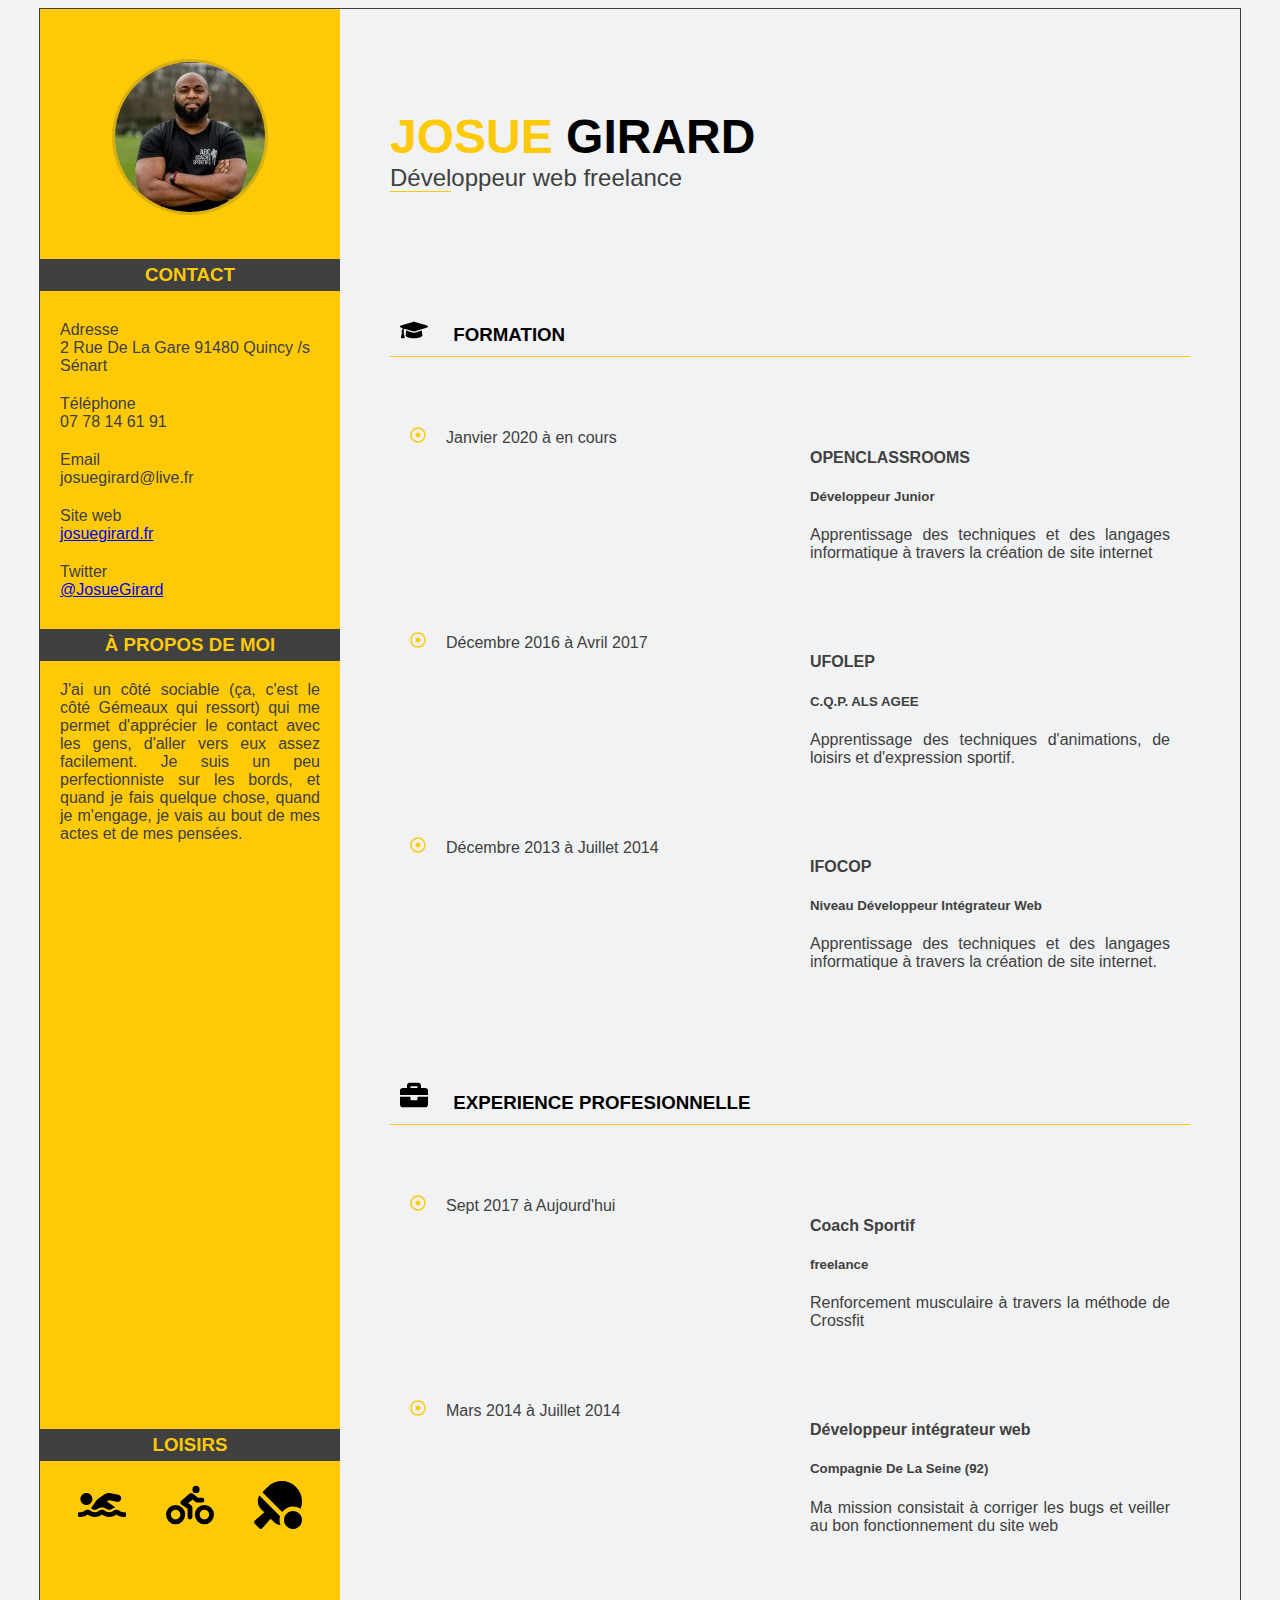
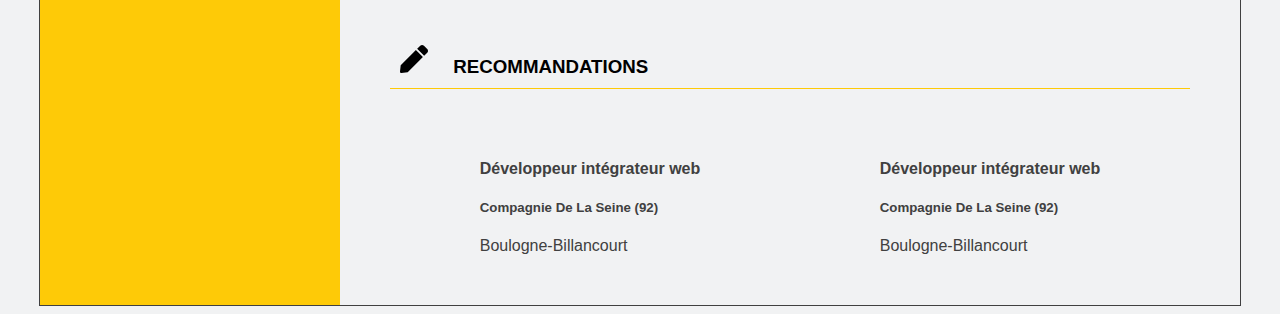
==== commit e5e54e0a: "ajout finalisation" ====
--- a/index.html
+++ b/index.html
@@ -4,10 +4,11 @@
             <meta charset="utf-8"/>
 
             <!--ResponsiveDesign Device-->
-            <meta name="viewport" content="wdth=device-wigth , initial-scale=1.0">
-            <link rel="stylesheet" type="text/css" href="css/style.css">
-            <link rel="stylesheet" type="text/css" href="css/smdevice.css">
-            <link rel="stylesheet" type="text/css" href="css/mddevice.css">
+            
+            <link rel="stylesheet" type="text/css" href="css/style.css"  media="screen and (min-width: 992px)">
+            <link rel="stylesheet" type="text/css" href="css/smdevice.css" media="screen and (max-width: 655px)">
+            <link rel="stylesheet" type="text/css" href="css/mddevice.css"  media="screen and (min-width: 656px)">
+            
             <link rel="icon" type="image/png" href="images/logo.png" />
             
             <title>Mon CV en Ligne</title>
@@ -18,28 +19,28 @@
             <div class="bloc-page">
                
                
-                <!--MenuNavStart-->
+                <!--MenuAsideStart-->
                 <div class="bloc-fixe">
-                <nav>
+                <aside>
                     <div class="photo"><a href="images/moi.jpg"><img src="images/moi_mini.jpg" alt="photo de moi" title="photo josué" /></a></div>
 
-                    <div class="contact">
+                    <article class="contact">
                     <h3>CONTACT</h3>
                         <ul>
-                            <li><p>2 Rue De La Gare 91480 Quincy /s Sénart</p>
-                                <p>Tél: 07 78 14 61 91</p>
-                                <p>Email: josuegirard@live.fr</p>
-                                <p><a href="https://www.josuegirard.fr/">josuegirard.fr</a></p>
-                                <p><a href="https://twitter.com/JosueGirard">@JosueGirard</a></p>
-                            </li>
+                            <li><p>Adresse</p><p>2 Rue De La Gare 91480 Quincy /s Sénart</p></li>
+                                <li><p>Téléphone</p><p>07 78 14 61 91</p></li>
+                                <li><p>Email</p><p>josuegirard@live.fr</p></li>
+                                <li><p>Site web</p><p><a href="https://www.josuegirard.fr/">josuegirard.fr</a></p></li>
+                                <li><p>Twitter</p><p><a href="https://twitter.com/JosueGirard">@JosueGirard</a></p></li>
+                            
                         </ul>
-                    </div>
+                    </article>
 
-                    <div class="ap2m">
+                    <article class="ap2m">
                     <h3>À PROPOS DE MOI</h3>
-                        <p>Lorem ipsum dolor sit amet, consectetur adipiscing elit, sed do eiusmod tempor incididunt ut labore et dolore magna aliqua. Ut enim ad minim veniam, quis nostrud exercitation ullamco laboris nisi ut aliquip ex ea commodo consequat. Duis aute irure dolor in reprehenderit in voluptate velit esse cillum dolore eu fugiat nulla pariatur. Excepteur sint occaecat cupidatat non proident, sunt in culpa qui officia deserunt mollit anim id est laborum.</p>
-                    </div>
-                        <div class="loisir">
+                        <p> J'ai un côté sociable (ça, c'est le côté Gémeaux qui ressort) qui me permet d'apprécier le contact avec les gens, d'aller vers eux assez facilement. Je suis un peu perfectionniste sur les bords, et quand je fais quelque chose, quand je m'engage, je vais au bout de mes actes et de mes pensées.</p>
+                    </article>
+                        <article class="loisir">
                             <h3>LOISIRS</h3>
 
                             <div class="img">
@@ -47,10 +48,10 @@
                             <img src="images/biking-solid.svg" alt="vélo" title="loisir vélo" />
                             <img src="images/table-tennis-solid.svg" alt="raquette" title="loisir raquette" />
                             </div>
-                        </div>
-                </nav>
+                        </article>
+                    </aside>
                 </div>
-                <!--MenuNavEnd-->
+                <!--MenuAsideEnd-->
 
                
                 <!--BlocConteneurStart-->
@@ -66,65 +67,72 @@
 
               
                 <!--BlocSectionStart-->
-                <div class="bloc-section">
+                <main class="bloc-section">
                     <section>
                         <h3><img src="images/graduation-cap-solid.svg" alt="formation" title="formation" /> FORMATION</h3>
                         <div class="section">
-                            <table>
-                                <tr>
-                                    <td>Janvier 2020 à en cours</td>
-                                    <td><h4>OPENCLASSROOMS</h4>
-                                    <h5>Développeur Junior</h5>Lorem ipsum dolor sit amet, consectetur adipiscing elit, sed do eiusmod tempor incididunt ut labore et dolore magna aliqua.</td>
-                                </tr>
-                                <tr>
-                                    <td>Décembre 2016 à Avril 2017</td>
-                                    <td><h4>UFOLEP</h4>
-                                    <h5>C.Q.P. ALS AGEE</h5>Lorem ipsum dolor sit amet, consectetur adipiscing elit, sed do eiusmod tempor incididunt ut labore et dolore magna aliqua.</td>
-                                </tr>
-                                <tr>
-                                    <td>Décembre 2013 à Juillet 2014</td>
-                                    <td><h4>IFOCOP</h4>
-                                    <h5>Niveau Développeur Intégrateur Web</h5>Lorem ipsum dolor sit amet, consectetur adipiscing elit, sed do eiusmod tempor incididunt ut labore et dolore magna aliqua.</td>
-                                </tr>
-                             </table>
+                            <ul>
+                                <li><p><img src="images/dot-circle-regular.svg" alt="point" title="point" />Janvier 2020 à en cours</p></li>
+                                    <li><h4>OPENCLASSROOMS</h4>
+                                    <h5>Développeur Junior</h5>
+                                    <p>Apprentissage des techniques et des langages informatique à travers la création de site internet</p>
+                                </li>
+                            </ul>
+                               
+                            <ul>
+                                <li><p><img src="images/dot-circle-regular.svg" alt="point" title="point" />Décembre 2016 à Avril 2017</p></li>
+                                    <li><h4>UFOLEP</h4>
+                                    <h5>C.Q.P. ALS AGEE</h5>
+                                    <p>Apprentissage des techniques d'animations, de loisirs et d'expression sportif.</p>
+                                </li>
+                            </ul>
+
+                            <ul>
+                                <li><p><img src="images/dot-circle-regular.svg" alt="point" title="point" />Décembre 2013 à Juillet 2014</p></li>
+                                    <li><h4>IFOCOP</h4>
+                                    <h5>Niveau Développeur Intégrateur Web</h5>
+                                    <p>Apprentissage des techniques et des langages informatique à travers la création de site internet.</p>
+                                </li>
+                            </ul>
                         </div>
                     </section>
                     <section>
                         <h3><img src="images/briefcase-solid.svg" alt="expérience Professionelle" title="expérience Professionelle" /> EXPERIENCE PROFESIONNELLE</h3>
                         <div class="section">
-                            <table>
-                                <tr>
-                                    <td>Sept 2017 à Aujourd'hui</td>
-                                    <td><h4>Coach Sportif</h4>
-                                        <h5>freelance</h5>
-                                        Lorem ipsum dolor sit amet, consectetur adipiscing elit, sed do eiusmod tempor incididunt ut labore et dolore magna aliqua. Ut enim ad minim veniam</td>
-                                </tr>
-                                <tr>
-                                    <td>Mars 2014 à Juillet 2014</td>
-                                    <td><h4>Développeur intégrateur web</h4>
-                                        <h5>Compagnie De La Seine (92)</h5>
-                                        Lorem ipsum dolor sit amet, consectetur adipiscing elit, sed do eiusmod tempor incididunt ut labore et dolore magna aliqua. Ut enim ad minim veniam </td>
-                                </tr>
-                             </table>
+                            
+                                    <ul>
+                                        <li><p><img src="images/dot-circle-regular.svg" alt="point" title="point" />Sept 2017 à Aujourd'hui</p></li>
+                                            <li><h4>Coach Sportif</h4>
+                                            <h5>freelance</h5>
+                                            <p>Renforcement musculaire à travers la méthode de Crossfit</p>
+                                        </li>
+                                    </ul>
+
+                                    <ul>
+                                        <li><p><img src="images/dot-circle-regular.svg" alt="point" title="point" />Mars 2014 à Juillet 2014</p></li>
+                                            <li><h4>Développeur intégrateur web</h4>
+                                            <h5>Compagnie De La Seine (92)</h5>
+                                            <p>Ma mission consistait à corriger les bugs et veiller au bon fonctionnement du site web</p>
+                                        </li>
+                                    </ul>
                         </div>
                     </section>
                     <section>
                         <h3><img src="images/pen-solid.svg" alt="recommandations" title="recommandations" /> RECOMMANDATIONS</h3>
                         <div class="section R">
-                            <table>
-                                <tr>
-                                    <td><h4>Développeur intégrateur web</h4>
+                            <ul>
+                                <li><h4>Développeur intégrateur web</h4>
                                         <h5>Compagnie De La Seine (92)</h5>
-                                        Lorem ipsum dolor sit amet, consectetur adipiscing elit</td>
-                                
-                                    <td><h4>Développeur intégrateur web</h4>
+                                        Boulogne-Billancourt</li>
+                            </ul>
+                            <ul>
+                                <li><h4>Développeur intégrateur web</h4>
                                         <h5>Compagnie De La Seine (92)</h5>
-                                        Lorem ipsum dolor sit amet, consectetur adipiscing elit</td>
-                                </tr>
-                             </table>
+                                        Boulogne-Billancourt</li>
+                            </ul>
                         </div>
                     </section>
-                </div>
+                </main>
                 <!--BlocSectionEnd-->
                 </div>
             </div>
--- a/css/style.css
+++ b/css/style.css
@@ -9,7 +9,6 @@
     background: #F1F2F3;
     font-family: Arial, Verdana, sans-serif, Impact;
     font-size: 1em;
-    margin: 20px;
     color: #404040;
 }
 
@@ -46,14 +45,19 @@
     height: auto;
 }
 
+h3 img {
+    width: 1.5em;
+    margin-right: 20px;
+}
+
 .bloc-content h3 {
     color: black;
-    margin: 20px;
+    margin: 50px;
     padding: 10px;
     border-bottom: 1px solid #FECA07;
 }
 
-p , table {
+main p {
     margin: 20px;
     text-align: justify;
 }
@@ -61,13 +65,22 @@
     border-bottom: 1px solid #FECA07;
 }
 
-.section table tr td {
-    width: 50%;
+p img {
+    margin-right: 20px;
 }
 
 ul {
     list-style: none;
     padding: 0;
+    margin: 30px 0;
+}
+
+ul li {
+    margin: 20px;
+    width: 100%;
+}
+ul li p {
+    margin: 0;
 }
 
 .photo img {
@@ -98,13 +111,41 @@
     display: flex;
     flex-direction: column;
     margin: 100px 50px;
-}
+    font-size: 1.5em;
+}
+
 .title h1 , .title p {
     margin: 0;
 }
 
-
-
+.ap2m p {
+    margin: 20px;
+    text-align: justify;
+}
+
+.section {
+    padding: 0 50px;
+}
+
+.section ul {
+    display: flex;
+    flex-direction: row;
+    justify-content: space-around;
+}
+
+.section.R {
+    display: flex;
+    flex-direction: row;
+    justify-content: space-around;
+}
+
+.section.R ul , .section.R li {
+    margin-top: 0;
+}
+.far.fa-dot-circle {
+    color: #FECA07;
+    font-size: 20px;
+}
 /****************************************
 CSS STRUCTURE PAGE
 ****************************************/
@@ -113,14 +154,13 @@
 .bloc-page {
     display: flex;
     width: auto;
-    min-width: 1200px;
-    max-width: 1500px;
+    max-width: 1200px;
 	height: auto;
     margin: auto;
     border: 1px solid #404040;
 }
 
-.bloc-fixe , nav {
+.bloc-fixe , aside {
     display: flex;
     flex-direction: column;
     width: 300px;
@@ -128,18 +168,17 @@
 
 .photo {
     width: auto;
-    height: 250px;
+    height: auto;
 }
 
 .contact {
     width: auto;
-    height: 300px;
+    height: auto;
 }
 
 .ap2m{
     width: auto;
     height:auto;
-    min-height: 800px;
 }
 
 .loisir {
@@ -160,14 +199,11 @@
 
 header {
     width: 100%;
-    height: 250px;
-}
+    height: auto;
+}
+
 section {
     width: 100%;
 }
 
-
-/****************************************
-CSS STRUCTURE PAGE
-****************************************/
-
+}--- a/css/smdevice.css
+++ b/css/smdevice.css
@@ -3,13 +3,12 @@
 ****************************************/
 
 
-@media only screen and (max-width: 576px) {
+@media only screen and (max-width: 655px) {
 
     body {
         background: #F1F2F3;
         font-family: Arial, Verdana, sans-serif, Impact;
         font-size: 1em;
-        margin: 20px;
         color: #404040;
     }
     
@@ -31,6 +30,11 @@
         margin: 0;
     }
     
+    h3 img {
+        width: 1.5em;
+        margin-right: 20px;
+    }
+
     h1 {
         width: auto;
         margin: 20px;
@@ -48,12 +52,12 @@
 
     .bloc-content h3 {
         color: black;
-        margin: 20px;
+        margin: 50px;
         padding: 10px;
         border-bottom: 1px solid #FECA07;
     }
     
-    p , table {
+    main p {
         margin: 20px;
         text-align: justify;
     }
@@ -61,13 +65,22 @@
     p span{
         border-bottom: 1px solid #FECA07;
     }
-   
-    table tr td {
-        width: 50%;
-}
+    
+    p img {
+        margin-right: 20px;
+    }
+    
     ul {
         list-style: none;
         padding: 0;
+        margin: 30px 0;
+    }
+    
+    ul li {
+        margin: 20px;
+    }
+    ul li p {
+        margin: 0;
     }
     
     .photo img {
@@ -98,12 +111,23 @@
         display: flex;
         flex-direction: column;
         margin: 100px 50px;
+    font-size: 1.5em;
     }
+
     .title h1 , .title p {
         margin: 0;
     }
 
+    .ap2m p {
+        margin: 20px;
+        text-align: justify;
+    }
+
+    .section {
+        padding: 0 50px;
+    }
     
+
     /****************************************
     CSS STRUCTURE PAGE
     ****************************************/
@@ -116,7 +140,7 @@
         border: 1px solid #404040;
     }
     
-    .bloc-fixe , nav {
+    .bloc-fixe , aside {
         display: flex;
         flex-direction: column;
     }
@@ -157,9 +181,6 @@
     section {
         width: 100%;
     }
-    
-    /****************************************
-    CSS STRUCTURE PAGE
-    ****************************************/
-    
+
+}
     --- a/css/mddevice.css
+++ b/css/mddevice.css
@@ -3,13 +3,12 @@
 ****************************************/
 
 
-@media only screen and (min-width: 577px) {
+@media only screen and (min-width: 656px) {
 
     body {
         background: #F1F2F3;
         font-family: Arial, Verdana, sans-serif, Impact;
         font-size: 1em;
-        margin: 20px;
         color: #404040;
     }
     
@@ -48,12 +47,17 @@
 
     .bloc-content h3 {
         color: black;
-        margin: 20px;
+        margin: 50px;
         padding: 10px;
         border-bottom: 1px solid #FECA07;
     }
     
-    p , table {
+    h3 img {
+        width: 1.5em;
+        margin-right: 20px;
+    }
+
+    main p {
         margin: 20px;
         text-align: justify;
     }
@@ -61,16 +65,24 @@
     p span{
         border-bottom: 1px solid #FECA07;
     }
-
     
-    table tr td {
-        width: 50%;
+    p img {
+        margin-right: 20px;
     }
 
     ul {
         list-style: none;
         padding: 0;
+        margin: 30px 0;
     }
+
+    ul li {
+        margin: 20px;
+    }
+    ul li p {
+        margin: 0;
+    }
+    
     
     .photo img {
         width: 150px;
@@ -100,11 +112,27 @@
         display: flex;
         flex-direction: column;
         margin: 100px 50px;
+        font-size: 1.5em;
     }
+
     .title h1 , .title p {
         margin: 0;
     }
-   
+    
+    .ap2m p {
+        margin: 20px;
+        text-align: justify;
+    }
+
+    .section {
+        padding: 0 50px;
+    }
+    
+    .section.R {
+        display: flex;
+        flex-direction: row;
+        justify-content: space-around;
+    }
     /****************************************
     CSS STRUCTURE PAGE
     ****************************************/
@@ -113,13 +141,12 @@
     .bloc-page {
         display: flex;
         width: auto;
-        min-width: 761px;
         height: auto;
         margin: auto;
         border: 1px solid #404040;
     }
     
-    .bloc-fixe , nav {
+    .bloc-fixe , aside {
         display: flex;
         flex-direction: column;
         width: 300px;
@@ -132,7 +159,7 @@
     
     .contact {
         width: auto;
-        height: 300px;
+        height: auto;
     }
     
     .ap2m{
@@ -161,13 +188,9 @@
         width: 100%;
         height: 250px;
     }
+
     section {
         width: 100%;
     }
     
-
-    /****************************************
-    CSS STRUCTURE PAGE
-    ****************************************/
-    
-    +}